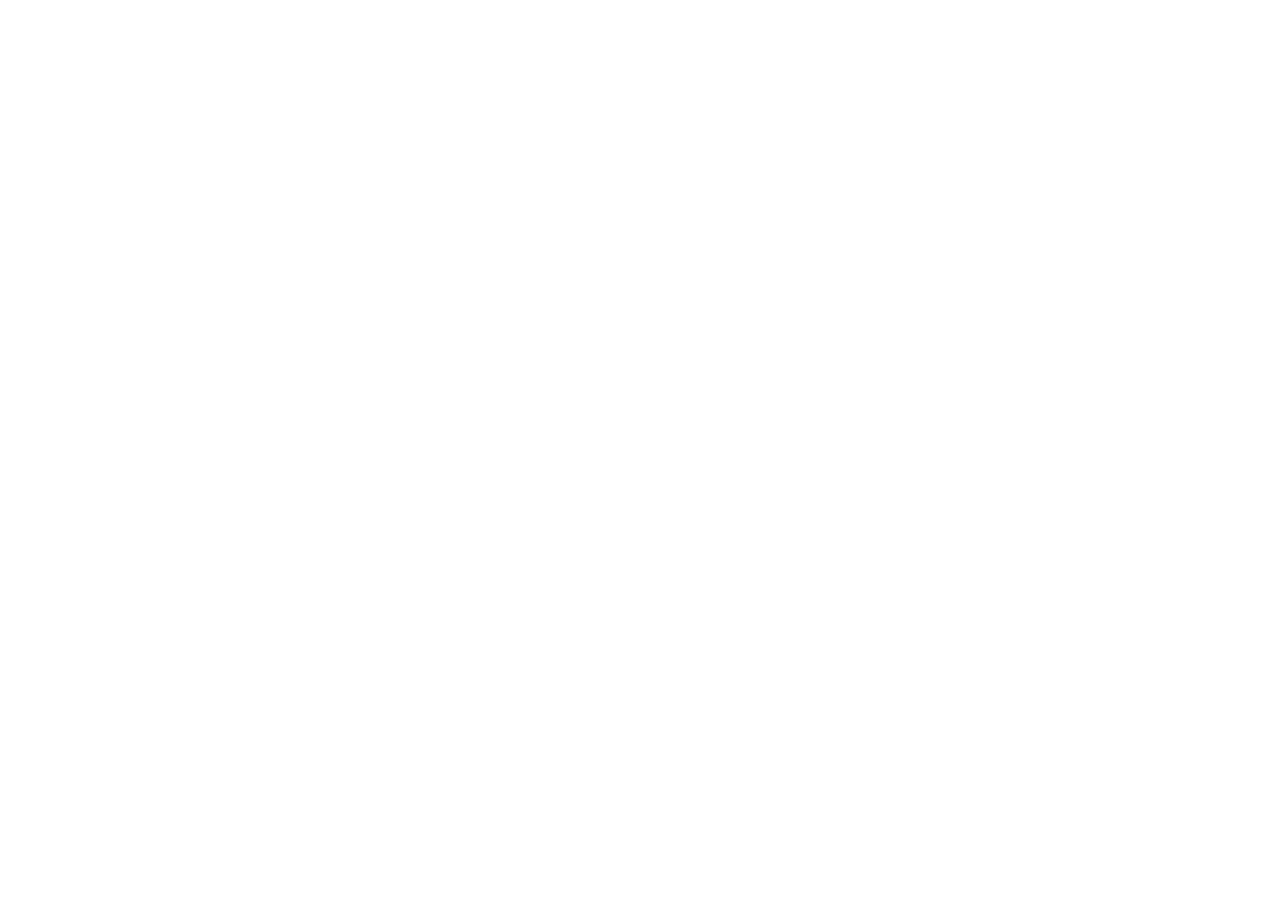
==== index.html @ 46697e8c "Initial commit" ====
<!DOCTYPE html>
<html lang="en">
<head>
    <meta charset="UTF-8">
    <meta http-equiv="X-UA-Compatible" content="IE=edge">
    <meta name="viewport" content="width=device-width, initial-scale=1.0">
    <link rel="stylesheet" href="style.css">
    <title>Document</title>
</head>
<body>
    
</body>
</html>
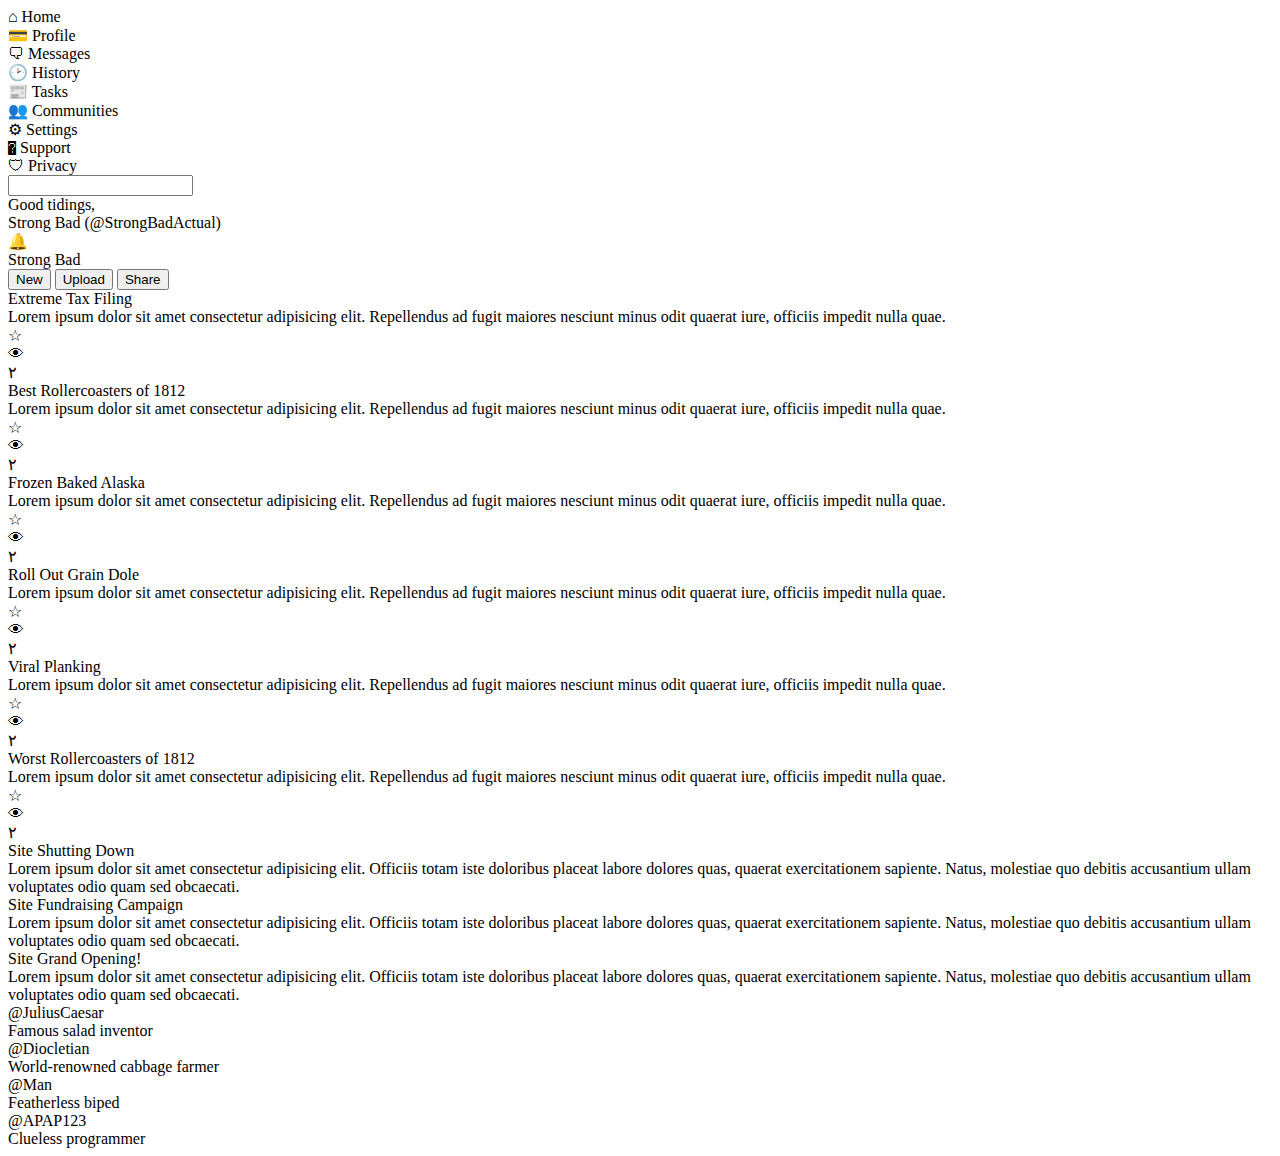
==== commit 66aeea4e: "Populate with dummy content" ====
--- a/index.html
+++ b/index.html
@@ -4,10 +4,148 @@
     <meta charset="UTF-8">
     <meta http-equiv="X-UA-Compatible" content="IE=edge">
     <meta name="viewport" content="width=device-width, initial-scale=1.0">
-    <link rel="stylesheet" href="style.css">
+    <link rel="stylesheet" href="css/style.css">
     <title>Document</title>
 </head>
 <body>
-    
+    <div class="grid-container">
+        <div class="sidebar">
+            <div class="nav-link">⌂ Home</div>
+            <div class="nav-link">💳 Profile</div>
+            <div class="nav-link">🗨 Messages</div>
+            <div class="nav-link">🕑 History</div>
+            <div class="nav-link">📰 Tasks</div>
+            <div class="nav-link">👥 Communities</div>
+            <div class="nav-link">⚙ Settings</div>
+            <div class="nav-link">🯄 Support</div>
+            <div class="nav-link">🛡 Privacy</div>
+        </div>
+        <div class="header">
+            <div class="search-pane">
+                <input class="search-box" type="text">
+            </div>
+            <div class="greeting-pane">
+                <div class="profile-pic"></div>
+                <div>Good tidings,</div>
+                <div>Strong Bad (@StrongBadActual)</div>
+            </div>
+            <div class="user-info">
+                <div class="notifications">🔔</div>
+                <div class="profile-pic-small"></div>
+                <div class="name">Strong Bad</div>
+            </div>
+            <div class="buttons">
+                <button>New</button>
+                <button>Upload</button>
+                <button>Share</button>
+            </div>
+        </div>
+        <div class="main-content">
+            <div class="your-projects">
+                <div class="project-card">
+                    <div class="project-card-title">
+                        Extreme Tax Filing
+                    </div>
+                    <div class="project-card-description">
+                        Lorem ipsum dolor sit amet consectetur adipisicing elit. Repellendus ad fugit maiores nesciunt minus odit quaerat iure, officiis impedit nulla quae. 
+                    </div>
+                    <div class="project-card-interactions">
+                        <div>☆</div><div>👁</div><div>٢</div>
+                    </div>
+                </div>
+                <div class="project-card">
+                    <div class="project-card-title">
+                        Best Rollercoasters of 1812
+                    </div>
+                    <div class="project-card-description">
+                        Lorem ipsum dolor sit amet consectetur adipisicing elit. Repellendus ad fugit maiores nesciunt minus odit quaerat iure, officiis impedit nulla quae. 
+                    </div>
+                    <div class="project-card-interactions">
+                        <div>☆</div><div>👁</div><div>٢</div>
+                    </div>
+                </div>
+                <div class="project-card">
+                    <div class="project-card-title">
+                        Frozen Baked Alaska
+                    </div>
+                    <div class="project-card-description">
+                        Lorem ipsum dolor sit amet consectetur adipisicing elit. Repellendus ad fugit maiores nesciunt minus odit quaerat iure, officiis impedit nulla quae. 
+                    </div>
+                    <div class="project-card-interactions">
+                        <div>☆</div><div>👁</div><div>٢</div>
+                    </div>
+                </div>
+                <div class="project-card">
+                    <div class="project-card-title">
+                        Roll Out Grain Dole
+                    </div>
+                    <div class="project-card-description">
+                        Lorem ipsum dolor sit amet consectetur adipisicing elit. Repellendus ad fugit maiores nesciunt minus odit quaerat iure, officiis impedit nulla quae. 
+                    </div>
+                    <div class="project-card-interactions">
+                        <div>☆</div><div>👁</div><div>٢</div>
+                    </div>
+                </div>
+                <div class="project-card">
+                    <div class="project-card-title">
+                        Viral Planking
+                    </div>
+                    <div class="project-card-description">
+                        Lorem ipsum dolor sit amet consectetur adipisicing elit. Repellendus ad fugit maiores nesciunt minus odit quaerat iure, officiis impedit nulla quae. 
+                    </div>
+                    <div class="project-card-interactions">
+                        <div>☆</div><div>👁</div><div>٢</div>
+                    </div>
+                </div>
+                <div class="project-card">
+                    <div class="project-card-title">
+                        Worst Rollercoasters of 1812
+                    </div>
+                    <div class="project-card-description">
+                        Lorem ipsum dolor sit amet consectetur adipisicing elit. Repellendus ad fugit maiores nesciunt minus odit quaerat iure, officiis impedit nulla quae. 
+                    </div>
+                    <div class="project-card-interactions">
+                        <div>☆</div><div>👁</div><div>٢</div>
+                    </div>
+                </div>
+            </div>
+            <div class="announcements">
+                <div class="announcement-card">
+                    <div class="announcement-title">Site Shutting Down</div>
+                    <div class="announcement-description">Lorem ipsum dolor sit amet consectetur adipisicing elit. Officiis totam iste doloribus placeat labore dolores quas, quaerat exercitationem sapiente. Natus, molestiae quo debitis accusantium ullam voluptates odio quam sed obcaecati.</div>
+                </div>
+                <div class="announcement-card">
+                    <div class="announcement-title">Site Fundraising Campaign</div>
+                    <div class="announcement-description">Lorem ipsum dolor sit amet consectetur adipisicing elit. Officiis totam iste doloribus placeat labore dolores quas, quaerat exercitationem sapiente. Natus, molestiae quo debitis accusantium ullam voluptates odio quam sed obcaecati.</div>
+                </div>
+                <div class="announcement-card">
+                    <div class="announcement-title">Site Grand Opening!</div>
+                    <div class="announcement-description">Lorem ipsum dolor sit amet consectetur adipisicing elit. Officiis totam iste doloribus placeat labore dolores quas, quaerat exercitationem sapiente. Natus, molestiae quo debitis accusantium ullam voluptates odio quam sed obcaecati.</div>
+                </div>
+            </div>
+            <div clas="Trending">
+                <div class="trending-card">
+                    <div class="trending-thumbnail"></div>
+                    <div class="trending-title">@JuliusCaesar</div>
+                    <div class="trending-description">Famous salad inventor</div>
+                </div>
+                <div class="trending-card">
+                    <div class="trending-thumbnail"></div>
+                    <div class="trending-title">@Diocletian</div>
+                    <div class="trending-description">World-renowned cabbage farmer</div>
+                </div>
+                <div class="trending-card">
+                    <div class="trending-thumbnail"></div>
+                    <div class="trending-title">@Man</div>
+                    <div class="trending-description">Featherless biped</div>
+                </div>
+                <div class="trending-card">
+                    <div class="trending-thumbnail"></div>
+                    <div class="trending-title">@APAP123</div>
+                    <div class="trending-description">Clueless programmer</div>
+                </div>
+            </div>
+        </div>
+    </div>
 </body>
 </html>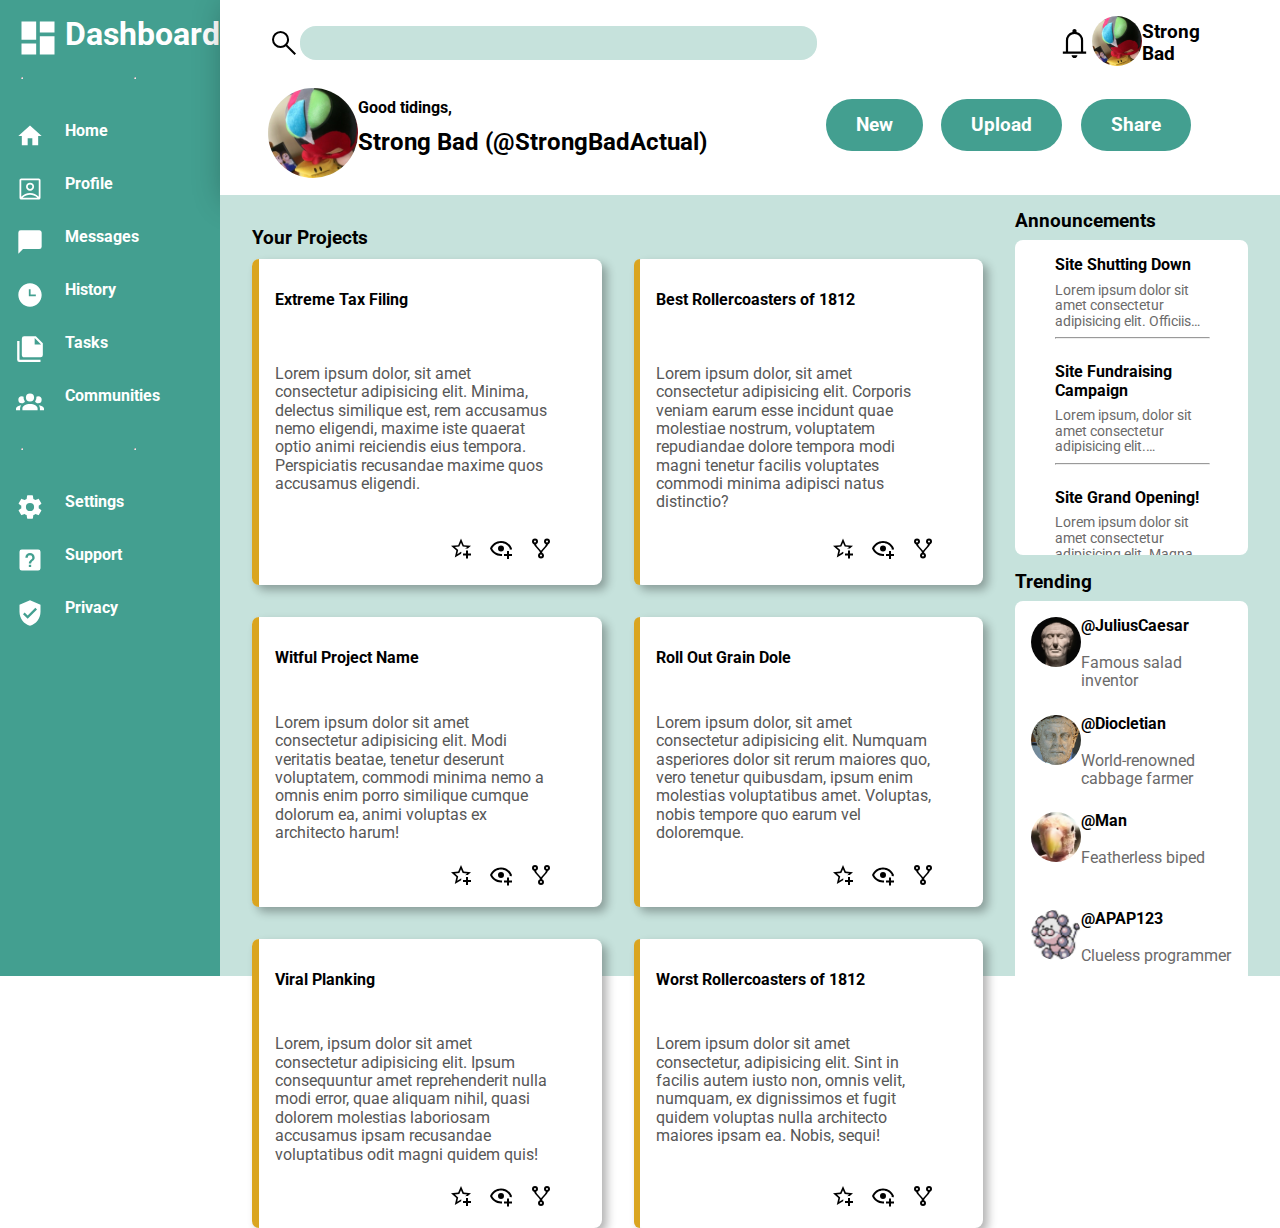
==== commit a72fc139: "Move index.html for compatibility with GitHub Pages" ====
--- a/index.html
+++ b/index.html
@@ -10,29 +10,32 @@
 <body>
     <div class="grid-container">
         <div class="sidebar">
-            <div class="nav-link">⌂ Home</div>
-            <div class="nav-link">💳 Profile</div>
-            <div class="nav-link">🗨 Messages</div>
-            <div class="nav-link">🕑 History</div>
-            <div class="nav-link">📰 Tasks</div>
-            <div class="nav-link">👥 Communities</div>
-            <div class="nav-link">⚙ Settings</div>
-            <div class="nav-link">🯄 Support</div>
-            <div class="nav-link">🛡 Privacy</div>
+            <img src="img/icons/dashboard.svg" alt="dashboard icon" class="svg-filter dashboard-icon dashboard"><div class="dash-title dashboard">Dashboard</div>
+            <hr><hr>
+            <img src="img/icons/home.svg" alt="home icon" class="svg-filter"><div class="nav-link">Home</div>
+            <img src="img/icons/profile.svg" alt="profile icon" class="svg-filter"><div class="nav-link">Profile</div>
+            <img src="img/icons/message.svg" alt="Messages icon" class="svg-filter"><div class="nav-link">Messages</div>
+            <img src="img/icons/history.svg" alt="history icon" class="svg-filter"><div class="nav-link">History</div>
+            <img src="img/icons/task.svg" alt="task icon" class="svg-filter"><div class="nav-link">Tasks</div>
+            <img src="img/icons/group.svg" alt="Communities icon" class="svg-filter"><div class="nav-link">Communities</div>
+            <hr><hr>
+            <img src="img/icons/settings.svg" alt="Settings icon" class="svg-filter" class="settings"><div class="nav-link settings">Settings</div>
+            <img src="img/icons/support.svg" alt="support icon" class="svg-filter"><div class="nav-link">Support</div>
+            <img src="img/icons/privacy.svg" alt="privacy icon" class="svg-filter"><div class="nav-link">Privacy</div>
         </div>
         <div class="header">
             <div class="search-pane">
-                <input class="search-box" type="text">
+                <img src="img/icons/search.svg" alt="search icon"><input class="search-box" type="text">
             </div>
             <div class="greeting-pane">
-                <div class="profile-pic"></div>
-                <div>Good tidings,</div>
-                <div>Strong Bad (@StrongBadActual)</div>
+                <div class="profile-pic"><img src="img/strong_bad.jpeg" alt="SB"></div>
+                <div class="greeting-message">Good tidings,</div>
+                <div class="greeting-name">Strong Bad (@StrongBadActual)</div>
             </div>
             <div class="user-info">
-                <div class="notifications">🔔</div>
-                <div class="profile-pic-small"></div>
-                <div class="name">Strong Bad</div>
+                <img src="img/icons/notifications.svg" alt="notifications icon" class="notifications">
+                <div class="profile-pic-small"><img src="img/strong_bad.jpeg" alt="tiny SB" class="thumbnail"></div>
+                <div class="user-info-name">Strong Bad</div>
             </div>
             <div class="buttons">
                 <button>New</button>
@@ -42,107 +45,146 @@
         </div>
         <div class="main-content">
             <div class="your-projects">
-                <div class="project-card">
-                    <div class="project-card-title">
-                        Extreme Tax Filing
-                    </div>
-                    <div class="project-card-description">
-                        Lorem ipsum dolor sit amet consectetur adipisicing elit. Repellendus ad fugit maiores nesciunt minus odit quaerat iure, officiis impedit nulla quae. 
-                    </div>
-                    <div class="project-card-interactions">
-                        <div>☆</div><div>👁</div><div>٢</div>
+                <div class="projects-title">Your Projects</div>
+                <div class="project-card-container">
+                    <div class="project-card-ledger"></div>
+                    <div class="project-card">
+                        <div class="project-card-title">
+                            Extreme Tax Filing
+                        </div>
+                        <div class="project-card-description">
+                            Lorem ipsum dolor, sit amet consectetur adipisicing elit. Minima, delectus similique est, rem accusamus nemo eligendi, maxime iste quaerat optio animi reiciendis eius tempora. Perspiciatis recusandae maxime quos accusamus eligendi. 
+                        </div>
+                        <div class="project-card-interactions">
+                            <img src="img/icons/star-plus.svg" alt="star icon">
+                            <img src="img/icons/eye-plus.svg" alt="watch icon">
+                            <img src="img/icons/source-fork.svg" alt="fork icon">
+                        </div>
                     </div>
                 </div>
-                <div class="project-card">
-                    <div class="project-card-title">
-                        Best Rollercoasters of 1812
-                    </div>
-                    <div class="project-card-description">
-                        Lorem ipsum dolor sit amet consectetur adipisicing elit. Repellendus ad fugit maiores nesciunt minus odit quaerat iure, officiis impedit nulla quae. 
-                    </div>
-                    <div class="project-card-interactions">
-                        <div>☆</div><div>👁</div><div>٢</div>
+                <div class="project-card-container">
+                    <div class="project-card-ledger"></div>
+                    <div class="project-card">
+                        <div class="project-card-title">
+                            Best Rollercoasters of 1812
+                        </div>
+                        <div class="project-card-description">
+                        Lorem ipsum dolor, sit amet consectetur adipisicing elit. Corporis veniam earum esse incidunt quae molestiae nostrum, voluptatem repudiandae dolore tempora modi magni tenetur facilis voluptates commodi minima adipisci natus distinctio?
+                        </div>
+                        <div class="project-card-interactions">
+                            <img src="img/icons/star-plus.svg" alt="star icon">
+                            <img src="img/icons/eye-plus.svg" alt="watch icon">
+                            <img src="img/icons/source-fork.svg" alt="fork icon">
+                        </div>
                     </div>
                 </div>
-                <div class="project-card">
-                    <div class="project-card-title">
-                        Frozen Baked Alaska
-                    </div>
-                    <div class="project-card-description">
-                        Lorem ipsum dolor sit amet consectetur adipisicing elit. Repellendus ad fugit maiores nesciunt minus odit quaerat iure, officiis impedit nulla quae. 
-                    </div>
-                    <div class="project-card-interactions">
-                        <div>☆</div><div>👁</div><div>٢</div>
+                <div class="project-card-container">
+                <div class="project-card-ledger"></div>
+                    <div class="project-card">
+                        <div class="project-card-title">
+                            Witful Project Name
+                        </div>
+                        <div class="project-card-description">
+                            Lorem ipsum dolor sit amet consectetur adipisicing elit. Modi veritatis beatae, tenetur deserunt voluptatem, commodi minima nemo a omnis enim porro similique cumque dolorum ea, animi voluptas ex architecto harum!
+                        </div>
+                        <div class="project-card-interactions">
+                            <img src="img/icons/star-plus.svg" alt="star icon">
+                            <img src="img/icons/eye-plus.svg" alt="watch icon">
+                            <img src="img/icons/source-fork.svg" alt="fork icon">
+                        </div>
                     </div>
                 </div>
-                <div class="project-card">
-                    <div class="project-card-title">
-                        Roll Out Grain Dole
-                    </div>
-                    <div class="project-card-description">
-                        Lorem ipsum dolor sit amet consectetur adipisicing elit. Repellendus ad fugit maiores nesciunt minus odit quaerat iure, officiis impedit nulla quae. 
-                    </div>
-                    <div class="project-card-interactions">
-                        <div>☆</div><div>👁</div><div>٢</div>
+                <div class="project-card-container">
+                    <div class="project-card-ledger"></div>
+                    <div class="project-card">
+                        <div class="project-card-title">
+                            Roll Out Grain Dole
+                        </div>
+                        <div class="project-card-description">
+                            Lorem ipsum dolor, sit amet consectetur adipisicing elit. Numquam asperiores dolor sit rerum maiores quo, vero tenetur quibusdam, ipsum enim molestias voluptatibus amet. Voluptas, nobis tempore quo earum vel doloremque.
+                        </div>
+                        <div class="project-card-interactions">
+                            <img src="img/icons/star-plus.svg" alt="star icon">
+                            <img src="img/icons/eye-plus.svg" alt="watch icon">
+                            <img src="img/icons/source-fork.svg" alt="fork icon">
+                        </div>
                     </div>
                 </div>
+                <div class="project-card-container">
+                <div class="project-card-ledger"></div>
                 <div class="project-card">
                     <div class="project-card-title">
                         Viral Planking
                     </div>
                     <div class="project-card-description">
-                        Lorem ipsum dolor sit amet consectetur adipisicing elit. Repellendus ad fugit maiores nesciunt minus odit quaerat iure, officiis impedit nulla quae. 
+                        Lorem, ipsum dolor sit amet consectetur adipisicing elit. Ipsum consequuntur amet reprehenderit nulla modi error, quae aliquam nihil, quasi dolorem molestias laboriosam accusamus ipsam recusandae voluptatibus odit magni quidem quis!
                     </div>
                     <div class="project-card-interactions">
-                        <div>☆</div><div>👁</div><div>٢</div>
+                        <img src="img/icons/star-plus.svg" alt="star icon">
+                        <img src="img/icons/eye-plus.svg" alt="watch icon">
+                        <img src="img/icons/source-fork.svg" alt="fork icon">
                     </div>
                 </div>
-                <div class="project-card">
-                    <div class="project-card-title">
-                        Worst Rollercoasters of 1812
-                    </div>
-                    <div class="project-card-description">
-                        Lorem ipsum dolor sit amet consectetur adipisicing elit. Repellendus ad fugit maiores nesciunt minus odit quaerat iure, officiis impedit nulla quae. 
-                    </div>
-                    <div class="project-card-interactions">
-                        <div>☆</div><div>👁</div><div>٢</div>
+                </div>
+                <div class="project-card-container">
+                <div class="project-card-ledger"></div>
+                    <div class="project-card">
+                        <div class="project-card-title">
+                            Worst Rollercoasters of 1812
+                        </div>
+                        <div class="project-card-description">
+                            Lorem ipsum dolor sit amet consectetur, adipisicing elit. Sint in facilis autem iusto non, omnis velit, numquam, ex dignissimos et fugit quidem voluptas nulla architecto maiores ipsam ea. Nobis, sequi!
+                        </div>
+                        <div class="project-card-interactions">
+                            <img src="img/icons/star-plus.svg" alt="star icon">
+                            <img src="img/icons/eye-plus.svg" alt="watch icon">
+                            <img src="img/icons/source-fork.svg" alt="fork icon">
+                        </div>
                     </div>
                 </div>
             </div>
             <div class="announcements">
-                <div class="announcement-card">
-                    <div class="announcement-title">Site Shutting Down</div>
-                    <div class="announcement-description">Lorem ipsum dolor sit amet consectetur adipisicing elit. Officiis totam iste doloribus placeat labore dolores quas, quaerat exercitationem sapiente. Natus, molestiae quo debitis accusantium ullam voluptates odio quam sed obcaecati.</div>
-                </div>
-                <div class="announcement-card">
-                    <div class="announcement-title">Site Fundraising Campaign</div>
-                    <div class="announcement-description">Lorem ipsum dolor sit amet consectetur adipisicing elit. Officiis totam iste doloribus placeat labore dolores quas, quaerat exercitationem sapiente. Natus, molestiae quo debitis accusantium ullam voluptates odio quam sed obcaecati.</div>
-                </div>
-                <div class="announcement-card">
-                    <div class="announcement-title">Site Grand Opening!</div>
-                    <div class="announcement-description">Lorem ipsum dolor sit amet consectetur adipisicing elit. Officiis totam iste doloribus placeat labore dolores quas, quaerat exercitationem sapiente. Natus, molestiae quo debitis accusantium ullam voluptates odio quam sed obcaecati.</div>
+                <div class="side-card-title">Announcements</div>
+                <div class="announcement-cards-container">
+                    <div class="announcement-card">
+                        <div class="announcement-title">Site Shutting Down</div>
+                        <div class="announcement-description">Lorem ipsum dolor sit amet consectetur adipisicing elit. Officiis totam iste doloribus placeat labore dolores quas, quaerat exercitationem sapiente. Natus, molestiae quo debitis accusantium ullam voluptates odio quam sed obcaecati.</div>
+                    </div>
+                    <hr>
+                    <div class="announcement-card">
+                        <div class="announcement-title">Site Fundraising Campaign</div>
+                        <div class="announcement-description">Lorem ipsum, dolor sit amet consectetur adipisicing elit. Obcaecati ad distinctio saepe perspiciatis iusto enim similique in, ea vel tenetur temporibus hic suscipit sunt corporis alias assumenda illum cumque rerum?</div>
+                    </div>
+                    <hr>
+                    <div class="announcement-card">
+                        <div class="announcement-title">Site Grand Opening!</div>
+                        <div class="announcement-description">Lorem ipsum dolor sit amet consectetur adipisicing elit. Magnam placeat eligendi optio odio minima praesentium odit incidunt corporis, cum pariatur nostrum quia illo est illum natus tempore accusantium, in suscipit.</div>
+                    </div>
                 </div>
             </div>
-            <div clas="Trending">
-                <div class="trending-card">
-                    <div class="trending-thumbnail"></div>
-                    <div class="trending-title">@JuliusCaesar</div>
-                    <div class="trending-description">Famous salad inventor</div>
-                </div>
-                <div class="trending-card">
-                    <div class="trending-thumbnail"></div>
-                    <div class="trending-title">@Diocletian</div>
-                    <div class="trending-description">World-renowned cabbage farmer</div>
-                </div>
-                <div class="trending-card">
-                    <div class="trending-thumbnail"></div>
-                    <div class="trending-title">@Man</div>
-                    <div class="trending-description">Featherless biped</div>
-                </div>
-                <div class="trending-card">
-                    <div class="trending-thumbnail"></div>
-                    <div class="trending-title">@APAP123</div>
-                    <div class="trending-description">Clueless programmer</div>
+            <div class="trending">
+                <div class="side-card-title">Trending</div>
+                <div class="trending-cards-container">
+                    <div class="trending-card">
+                        <img src="img/caesar.jpg" class="trending-thumbnail">
+                        <div class="trending-title">@JuliusCaesar</div>
+                        <div class="trending-description">Famous salad inventor</div>
+                    </div>
+                    <div class="trending-card">
+                        <img src="img/diocletian.jpg" class="trending-thumbnail">
+                        <div class="trending-title">@Diocletian</div>
+                        <div class="trending-description">World-renowned cabbage farmer</div>
+                    </div>
+                    <div class="trending-card">
+                        <img src="img/man.png" class="trending-thumbnail">
+                        <div class="trending-title">@Man</div>
+                        <div class="trending-description">Featherless biped</div>
+                    </div>
+                    <div class="trending-card">
+                        <img src="img/APAP123.jpeg" class="trending-thumbnail">
+                        <div class="trending-title">@APAP123</div>
+                        <div class="trending-description">Clueless programmer</div>
+                    </div>
                 </div>
             </div>
         </div>
--- a/css/style.css
+++ b/css/style.css
@@ -0,0 +1,324 @@
+@import "normalize.css";
+@import url('https://fonts.googleapis.com/css2?family=Roboto&display=swap');
+
+:root {
+    font-family: 'Roboto';
+    /* background-color: brown; */
+    --main-color: rgb(67, 159, 144);
+    --bg-color: rgb(198, 226, 220);
+    --desc-color: rgb(107, 106, 106);
+  }
+
+.grid-container {
+    display: grid;
+    grid-template-columns: 1fr 6fr;
+    grid-template-rows: 1fr 4fr;
+}
+
+.dash-title {
+    font-weight: bold;
+    font-size: xx-large;
+}
+
+.sidebar {
+    display: grid;
+    grid-template-columns: 1fr 7fr;
+    grid-template-rows: repeat(12, 3rem);
+    gap: 5px;
+    column-gap: 5px;
+    padding-top: 1rem;
+    background-color: var(--main-color);
+    grid-column: 1 / 2;
+    grid-row: 1 / 3;
+}
+
+.sidebar hr {
+    width: 0%;
+    color: rgba(0, 0, 0, 0);
+}
+
+.header {
+    display: grid;
+    grid-template-columns: 2fr 1fr;
+    grid-template-rows: 1fr 2fr;
+    /* background-color: blue; */
+    grid-column: 2 / 3;
+    grid-row: 1 / 2;
+    padding-bottom: 1rem;
+    padding-top: 1rem;
+    padding-left: 3rem;
+    padding-right: 5rem;
+    box-shadow: 5px 5px 30px 0px rgba(0, 0, 0, 0.3);
+}
+
+.search-pane {
+    display: flex;
+    align-items: center;
+    grid-column: 1 / 2;
+    grid-row: 1 / 2;
+}
+
+.search-pane img {
+    height: 2rem;
+}
+
+.search-box {
+    height: 2rem;
+    width: 100%;
+    border-radius: 16px;
+    border: 0px;
+    background-color: rgb(198, 226, 220);
+    padding-left: 1rem;
+}
+
+.greeting-pane {
+    display: grid;
+    grid-template-columns: 1fr 6fr;
+    grid-template-rows: 1fr 2fr;
+    grid-column: 1 / 2;
+    grid-row: 2 /3;
+    padding-top: 1rem;
+}
+
+.greeting-message, .greeting-name {
+    display: flex;
+    font-weight: bold;
+}
+
+.greeting-message {
+    align-items: flex-end;
+}
+
+.greeting-name {
+    font-size: x-large;
+    align-items: flex-start;
+    padding-top: 0.75rem;
+}
+
+.user-info {
+    display: flex;
+    justify-content: space-around;
+    align-items: center;
+    padding-left: 15rem;
+}
+
+.user-info-name {
+    font-weight: bold;
+    font-size: larger;
+}
+
+.notifications {
+    width: 35px;
+    height: 35px;
+}
+
+.thumbnail {
+    width: 50px;
+    border-radius: 100%;
+}
+
+.profile-pic {
+    display: flex;
+    /* justify-content: center; */
+    align-items: center;
+    grid-column: 1 / 2;
+    grid-row: 1 / 3;
+}
+
+
+.profile-pic img {
+    width: 90px;
+    border-radius: 100%;
+}
+
+.buttons {
+    display: flex;
+    justify-content: space-around;
+}
+
+button {
+    margin-top: auto;
+    margin-bottom: auto;
+    color: white;
+    background-color: var(--main-color);
+    border: 0px;
+    border-radius: 30px;
+    padding: 15px 30px;
+    font-weight: bold;
+    font-size: larger;
+}
+
+.main-content {
+    display: grid;
+    grid-template-columns: 3fr 1fr;
+    grid-template-rows: 40vh 40vh;
+    background-color: var(--bg-color);
+}
+
+.your-projects {
+    margin: 2rem;
+    display: grid;
+    grid-template-columns: repeat(2, 1fr);
+    grid-template-rows: 1fr, repeat(3, 6fr);
+    gap: 2rem;
+    grid-row: 1 / 3;
+}
+
+.your-projects .projects-title {
+    grid-row: 1 / 2;
+    grid-column: 1 / 3;
+    font-size: larger;
+    font-weight: bold;
+    margin-bottom: -2rem;
+}
+
+.announcement-cards-container, .trending-cards-container, .project-card-container {
+    background-color: white;
+    border-radius: 0.5rem;
+}
+
+.announcements {
+    display: grid;
+    grid-template-rows: 1fr 7fr;
+    margin-right: 2rem;
+    grid-row: 1 / 2;
+}
+
+.announcement-cards-container {
+    display: grid;
+    grid-template-rows: 7fr 1fr 7fr 1fr 7fr;
+    padding-right: 2.5rem;
+    padding-left: 2.5rem;
+    overflow: hidden;
+    padding-bottom: 2rem;
+}
+
+.announcement-cards-container hr {
+    width: 100%;
+    color: rgb(216, 216, 216);
+}
+
+/* .announcement-card {
+    display: grid;
+    grid-template-rows: 1fr 6fr;
+    margin-top: 1rem;
+} */
+
+.announcement-card {
+    display: flex;
+    flex-direction: column;
+}
+
+.announcement-title {
+    padding-top: 1rem;
+    padding-bottom: 0.5rem;
+    font-weight: bold;
+}
+
+.announcement-description {
+    color: var(--desc-color);
+    font-size: 0.85rem;
+    overflow: hidden;
+    display: -webkit-box;
+    -webkit-line-clamp: 3;
+    -webkit-box-orient: vertical;
+}
+
+.trending {
+    margin-right: 2rem;
+    margin-top: 1rem;
+}
+
+.trending-cards-container {
+    display: grid;
+    grid-template-rows: 1fr 1fr 1fr 1fr;
+    gap: 1.5rem;
+    padding: 1rem;
+}
+
+.trending-card {
+    display: grid;
+    grid-template-columns: 1fr 4fr;
+    grid-template-rows: 1fr 1fr;
+}
+
+.trending-thumbnail {
+    grid-row: 1 / 3;
+    width: 50px;
+    border-radius: 100%;
+}
+
+.trending-title {
+    font-weight: bold;
+}
+
+.trending-description {
+    color: var(--desc-color);
+}
+
+.side-card-title {
+    font-weight: bolder;
+    font-size: larger;
+    display: flex;
+    align-items: flex-end;
+    padding-bottom: 0.5rem;
+}
+
+.project-card-container {
+    display: grid;
+    grid-template-columns: 2% 98%;
+    box-shadow: 5px 5px 10px 0px rgba(0, 0, 0, 0.3);
+}
+
+.project-card-ledger {
+    border-top-left-radius: 0.5rem;
+    border-bottom-left-radius: 0.5rem;
+    background-color: goldenrod;
+}
+
+.project-card {
+    padding-top: 2rem;
+    padding-left: 1rem;
+    padding-right: 3rem;
+    display: grid;
+    grid-template-rows: 1fr 2fr 1fr;
+}
+
+.project-card-title {
+    font-weight: bold;
+}
+
+.project-card-description {
+    color: rgb(87, 87, 87);
+}
+
+.project-card-interactions {
+    display: flex;
+    justify-content: end;
+}
+
+.project-card-interactions img {
+    padding-left: 1rem;
+    width: 24px;
+}
+
+/* Changes svg colors to white */
+.svg-filter {
+    margin-left: 1rem;
+    width: 1.75rem;
+    filter: brightness(0) saturate(100%) invert(100%) sepia(100%) saturate(0%) hue-rotate(104deg) brightness(103%) contrast(103%);
+}
+
+.nav-link, .dash-title {
+    margin-left: 1rem;
+    font-weight: bold;
+    color: white;
+}
+
+.dashboard {
+    margin-bottom: 6rem;
+}
+
+.dashboard-icon {
+    width: 100%;
+}
